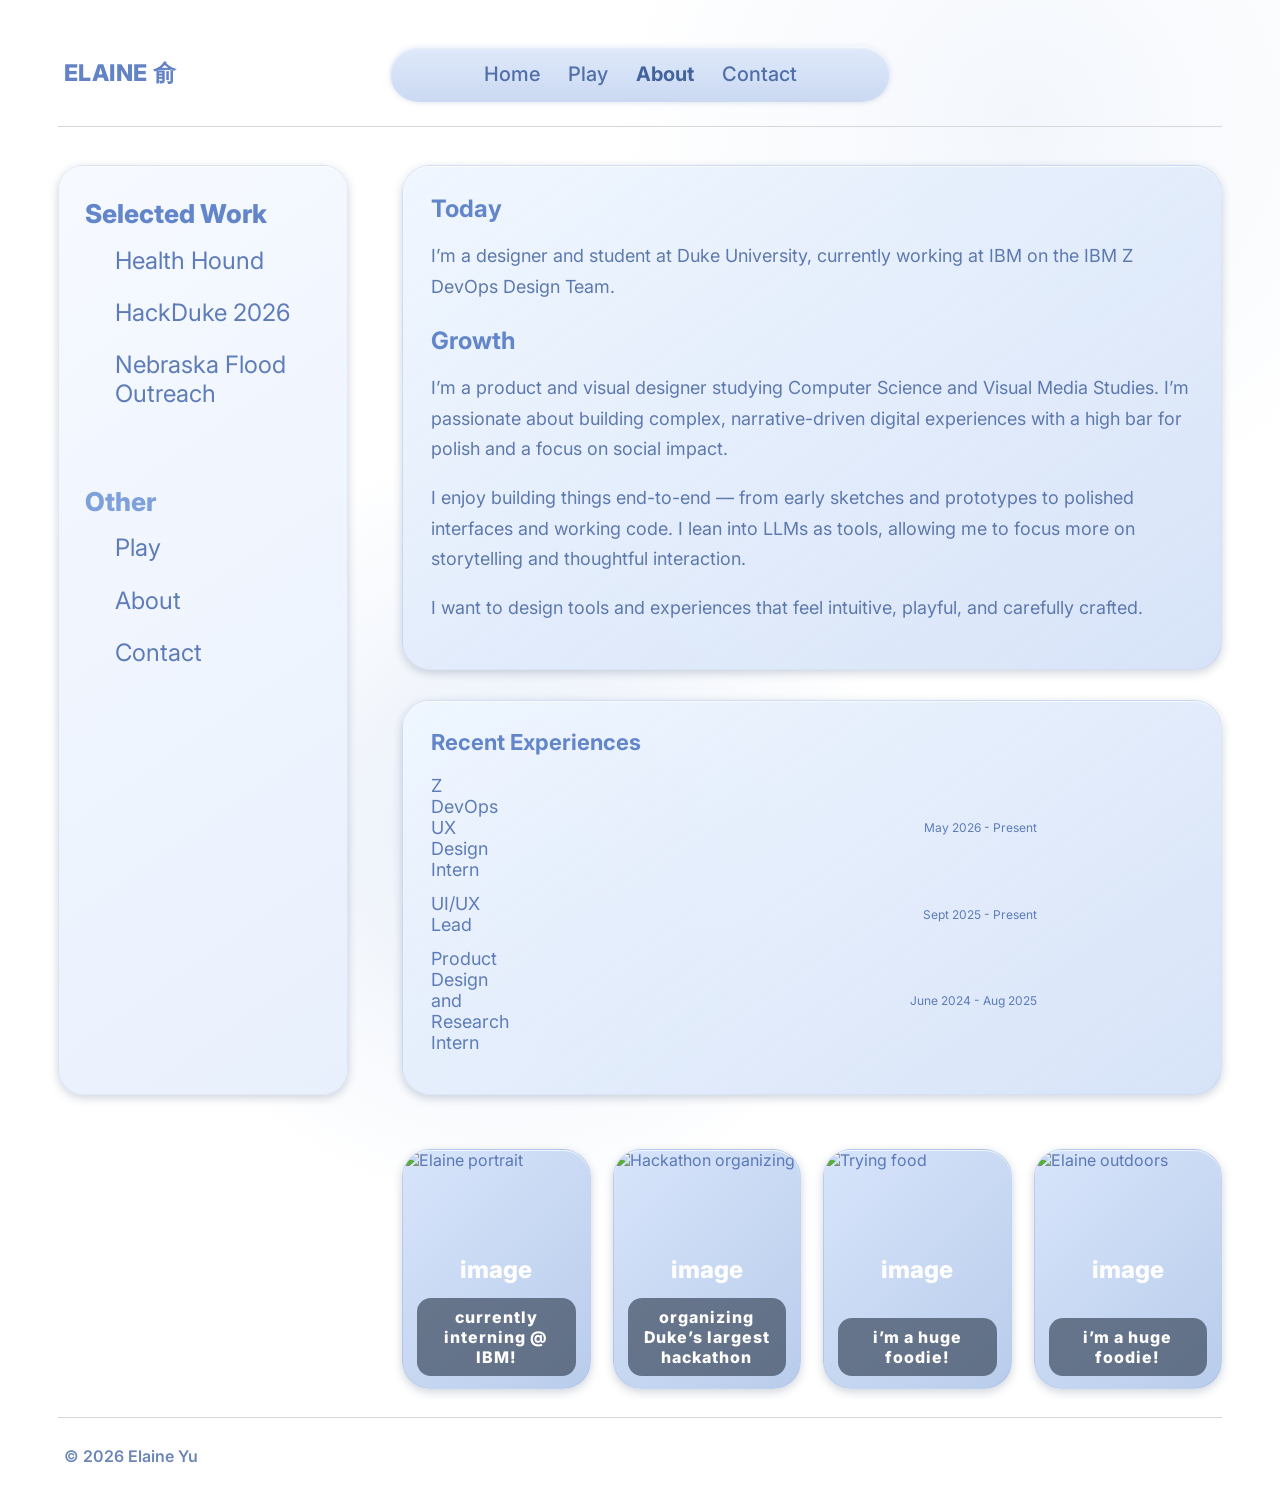
==== about.html @ 8de51269 "Add files via upload" ====
<!DOCTYPE html>
<html lang="en">
<head>
  <meta charset="UTF-8" />
  <meta name="viewport" content="width=device-width, initial-scale=1.0" />
  <title>About – Elaine Yu</title>
  <link rel="stylesheet" href="styles.css" />
  <link rel="preconnect" href="https://fonts.googleapis.com">
  <link rel="preconnect" href="https://fonts.gstatic.com" crossorigin>
  <link href="https://fonts.googleapis.com/css2?family=Inter:wght@300;400;500;600;700;800&display=swap" rel="stylesheet">
  <link rel="icon" href="assets/dragon png - left facing copy.png">
</head>
<body>
  <div class="page-shell">
    <header class="site-header">
      <a class="logo" href="index.html">ELAINE 俞</a>
      <nav class="top-nav" aria-label="Primary navigation">
        <a href="index.html">Home</a>
        <a href="play.html">Play</a>
        <a class="active" href="about.html">About</a>
        <a href="index.html#contact">Contact</a>
      </nav>
    </header>

    <main class="about-grid-page">
      <aside class="side-card tall-sidebar" aria-label="Portfolio navigation">
        <div class="side-section">
          <h2>Selected Work</h2>
          <a href="index.html#healthhound">Health Hound</a>
          <a href="index.html#hackduke">HackDuke 2026</a>
          <a href="index.html#flood">Nebraska Flood<br>Outreach</a>
        </div>
        <div class="side-section bottom-side-section">
          <h2>Other</h2>
          <a href="play.html">Play</a>
          <a href="about.html">About</a>
          <a href="index.html#contact">Contact</a>
        </div>
      </aside>

      <section class="about-content-stack">
        <article class="soft-panel about-story">
          <h1>Today</h1>
          <p>I’m a designer and student at Duke University, currently working at IBM on the IBM Z DevOps Design Team.</p>

          <h2>Growth</h2>
          <p>I’m a product and visual designer studying Computer Science and Visual Media Studies. I’m passionate about building complex, narrative-driven digital experiences with a high bar for polish and a focus on social impact.</p>
          <p>I enjoy building things end-to-end — from early sketches and prototypes to polished interfaces and working code. I lean into LLMs as tools, allowing me to focus more on storytelling and thoughtful interaction.</p>
          <p>I want to design tools and experiences that feel intuitive, playful, and carefully crafted.</p>
        </article>

        <article class="soft-panel experience-panel">
          <h2>Recent Experiences</h2>
          <div class="experience-row">
            <img src="assets/icons/ibm.png" alt="IBM logo" onerror="this.style.display='none'">
            <span>Z DevOps UX Design Intern</span>
            <time>May 2026 - Present</time>
          </div>
          <div class="experience-row">
            <img src="assets/icons/hackduke.png" alt="HackDuke logo" onerror="this.style.display='none'">
            <span>UI/UX Lead</span>
            <time>Sept 2025 - Present</time>
          </div>
          <div class="experience-row">
            <img src="assets/icons/nebraska.png" alt="Nebraska logo" onerror="this.style.display='none'">
            <span>Product Design and Research Intern</span>
            <time>June 2024 - Aug 2025</time>
          </div>
        </article>
      </section>

      <section class="photo-grid" aria-label="Personal photo cards">
        <figure class="photo-card">
          <img src="assets/about/chapel headshot - cropped.jpg" alt="Elaine portrait" onerror="this.parentElement.classList.add('missing-image')">
          <figcaption>currently interning @ IBM!</figcaption>
        </figure>
        <figure class="photo-card">
          <img src="assets/about/hackduke.jpg" alt="Hackathon organizing" onerror="this.parentElement.classList.add('missing-image')">
          <figcaption>organizing Duke’s largest hackathon</figcaption>
        </figure>
        <figure class="photo-card">
          <img src="assets/about/food.jpg" alt="Trying food" onerror="this.parentElement.classList.add('missing-image')">
          <figcaption>i’m a huge foodie!</figcaption>
        </figure>
        <figure class="photo-card">
          <img src="assets/about/field portrait.jpg" alt="Elaine outdoors" onerror="this.parentElement.classList.add('missing-image')">
          <figcaption>i’m a huge foodie!</figcaption>
        </figure>
      </section>
    </main>

    <footer class="site-footer">© <span id="year"></span> Elaine Yu</footer>
  </div>
  <script src="script.js"></script>
</body>
</html>
---- styles.css ----
:root{
  --ink:#5b78b7;
  --ink-dark:#4f6faa;
  --ink-soft:#7ea0db;
  --panel:#edf4ff;
  --panel-deep:#cbdaf4;
  --line:#d8d8d8;
  --shadow:0 3px 10px rgba(42,58,95,.22), inset 0 1px 0 rgba(255,255,255,.75);
  --shadow-big:0 14px 28px rgba(58,83,130,.22), inset 0 1px 0 rgba(255,255,255,.8);
  --radius:28px;
  --max:1820px;
}
*{box-sizing:border-box}
html{scroll-behavior:smooth}
body{
  margin:0;
  min-height:100vh;
  font-family:Inter,system-ui,-apple-system,BlinkMacSystemFont,"Segoe UI",sans-serif;
  color:var(--ink);
  background:
    radial-gradient(circle at 40% 55%, rgba(124,163,222,.18), transparent 34%),
    radial-gradient(circle at 80% 8%, rgba(124,163,222,.09), transparent 24%),
    #fff;
}
body::before{
  content:"";
  position:fixed;
  inset:0;
  pointer-events:none;
  opacity:.34;
  background-image:radial-gradient(rgba(71,93,135,.28) .65px, transparent .65px);
  background-size:18px 18px;
}
a{color:inherit}
.page-shell{
  position:relative;
  width:min(var(--max),100%);
  margin:0 auto;
  padding:46px 58px 42px;
}
.site-header{
  display:grid;
  grid-template-columns:1fr auto 1fr;
  align-items:center;
  gap:24px;
  border-bottom:1px solid var(--line);
  padding:0 6px 24px;
}
.logo{
  grid-column:1;
  justify-self:start;
  text-decoration:none;
  font-size:clamp(22px,1.8vw,32px);
  line-height:1;
  font-weight:800;
  letter-spacing:.02em;
  color:#6383c5;
}
.top-nav{
  grid-column:2;
  display:flex;
  align-items:center;
  justify-content:center;
  gap:42px;
  min-width:590px;
  padding:16px 38px;
  border-radius:999px;
  background:linear-gradient(180deg,#dfe9fa,#cad9f2);
  box-shadow:inset 0 2px 3px rgba(255,255,255,.8), 0 1px 5px rgba(75,104,154,.16);
}
.top-nav a{
  text-decoration:none;
  font-size:clamp(20px,1.35vw,27px);
  font-weight:500;
  color:#506ea8;
}
.top-nav a.active{font-weight:700;color:#42639c}
main{border-bottom:1px solid var(--line)}
.landing-stage{
  min-height:720px;
  display:grid;
  grid-template-columns:310px minmax(0,1fr);
  gap:54px;
  padding:38px 0 28px;
}
.side-card{
  background:linear-gradient(145deg,rgba(246,249,255,.98),rgba(232,240,253,.98));
  border:1px solid rgba(96,127,183,.12);
  border-radius:25px;
  box-shadow:var(--shadow);
  padding:34px 26px;
}
.home-sidebar{height:690px;align-self:start}
.folder-title,.side-card h2{
  margin:0 0 24px;
  font-size:25px;
  line-height:1.1;
  text-transform:uppercase;
  font-weight:800;
  color:#6386ca;
}
.folder-title{display:flex;align-items:center;gap:16px;font-size:20px}
.folder-icon{
  display:inline-flex;
  width:38px;height:30px;
  color:transparent;
  border-radius:6px 6px 8px 8px;
  background:linear-gradient(135deg,#7da3df,#eff6ff 42%,#5d7dc1);
  box-shadow:0 2px 8px rgba(68,96,153,.35);
  transform:rotate(-4deg);
}
.side-card a{
  display:block;
  text-decoration:none;
  margin:0 0 24px 48px;
  font-size:24px;
  line-height:1.18;
  color:#5e7cb8;
}
.side-card a:hover{text-decoration:underline}
.resume-link,.bottom-side-section h2{margin-top:54px!important;text-transform:uppercase;font-weight:800;color:#7ea0db!important}
.dream-panel{
  position:relative;
  min-height:690px;
  overflow:hidden;
  border-radius:18px;
  background:radial-gradient(ellipse at 42% 45%,rgba(148,182,235,.28),rgba(148,182,235,.12) 42%,transparent 72%);
}
.bubble-main{
  position:absolute;
  top:64px;
  left:50%;
  transform:translateX(-50%);
  width:480px;
  height:430px;
  border-radius:50%;
  display:flex;
  flex-direction:column;
  align-items:center;
  justify-content:center;
  text-align:center;
  padding:62px;
  background:linear-gradient(180deg,#cbdaf4,#b8cbea);
  color:#5878b5;
  box-shadow:var(--shadow-big);
  border:3px solid rgba(213,225,248,.85);
}
.bubble-name{
  font-size:48px;
  letter-spacing:.08em;
  font-weight:800;
  transform:rotate(-11deg);
  margin:-20px 0 28px;
}
.bubble-main h1{
  margin:0;
  font-size:34px;
  line-height:1.17;
  letter-spacing:-.03em;
  font-weight:800;
}
.bubble-small{
  position:absolute;
  border-radius:50%;
  background:linear-gradient(180deg,#ccd9f1,#b8cae8);
  border:1px solid rgba(255,255,255,.65);
  box-shadow:0 8px 15px rgba(47,63,97,.24), inset 0 1px 0 rgba(255,255,255,.8);
}
.bubble-one{width:94px;height:94px;left:66%;top:470px}.bubble-two{width:44px;height:44px;left:74%;top:555px}
.fish{position:absolute;width:160px;opacity:.9;filter:drop-shadow(0 2px 0 rgba(55,82,136,.12))}
.fish-left{left:180px;top:340px}.fish-right{right:170px;top:485px;width:220px}
.fish[src$="svg"]{display:block}
.dream-panel::before,.dream-panel::after{
  content:"";position:absolute;opacity:.95;pointer-events:none;background-repeat:no-repeat;background-size:contain;
}
.dream-panel::before{
  width:168px;height:82px;left:170px;top:342px;
  background-image:url("data:image/svg+xml,%3Csvg width='180' height='90' viewBox='0 0 180 90' fill='none' xmlns='http://www.w3.org/2000/svg'%3E%3Cpath d='M39 48c-18 4-27 14-31 28 15-8 30-9 43-1 8 5 24 7 39 1 20-8 33-25 34-42C126 17 107 8 84 12 59 16 42 29 39 48Z' stroke='%235878b5' stroke-width='5' stroke-linecap='round'/%3E%3Cpath d='M38 49C26 30 13 28 3 34c13 2 23 9 32 24M79 74c6-18 12-31 21-42M122 31c19-8 36-4 48 9-14 4-28 3-42-2' stroke='%235878b5' stroke-width='5' stroke-linecap='round'/%3E%3Ccircle cx='98' cy='25' r='7' stroke='%235878b5' stroke-width='5'/%3E%3C/svg%3E");
}
.dream-panel::after{
  width:245px;height:160px;right:110px;top:460px;
  background-image:url("data:image/svg+xml,%3Csvg width='250' height='165' viewBox='0 0 250 165' fill='none' xmlns='http://www.w3.org/2000/svg'%3E%3Cpath d='M58 82C31 68 19 72 8 89c16 2 28 9 38 23 19 27 61 33 97 17 32-14 46-46 36-76-10-31-49-45-85-30-25 10-38 29-36 59Z' stroke='%235878b5' stroke-width='6' stroke-linecap='round'/%3E%3Cpath d='M175 69c27-29 50-23 67 1-19 7-37 18-51 36M97 44c17 5 28 17 35 34M139 47c10 6 18 14 23 25M118 105c14 1 25-1 37-7M153 92c7 1 13 0 18-5M75 70c9-8 21-8 29 0 8 8 8 21 0 29-9 8-22 8-30-1-7-8-7-20 1-28Z' stroke='%235878b5' stroke-width='6' stroke-linecap='round'/%3E%3Ccircle cx='88' cy='82' r='11' stroke='%235878b5' stroke-width='6'/%3E%3C/svg%3E");
}
.hero-subtitle{
  position:absolute;
  left:0;right:0;bottom:40px;
  margin:0;
  text-align:center;
  font-size:30px;
  color:#6a8ed0;
}
#hero-action{font-weight:800;transition:opacity .2s ease;color:#5d7fc0}
.section{padding:54px 0;border-top:1px solid var(--line)}
.section-heading-row{display:flex;justify-content:space-between;gap:24px;align-items:end;margin-bottom:34px}.section-heading-row h2,.contact h2,.about-preview h2{margin:0;font-size:34px;color:#5f82c4}.section-heading-row p{max-width:520px;margin:0;font-size:18px;line-height:1.6;color:#6b83b1}.work-list{display:grid;gap:26px}.work-card{display:grid;grid-template-columns:360px 1fr;gap:34px;align-items:center;padding:22px;border-radius:28px;background:rgba(240,246,255,.82);box-shadow:var(--shadow);border:1px solid rgba(105,135,190,.14)}.work-thumb{height:250px;border-radius:20px;overflow:hidden;background:#dce8fb}.work-thumb img,.photo-card img,.art-card img,.art-card video{width:100%;height:100%;object-fit:cover;display:block}.work-copy h3{margin:4px 0 12px;font-size:32px;color:#5276b8}.eyebrow{margin:0 0 8px;font-size:13px;text-transform:uppercase;letter-spacing:.12em;font-weight:800;color:#7ea0db}.work-copy p{margin:0 0 14px;font-size:17px;line-height:1.65;color:#5f78aa}.impact{font-weight:800;color:#5679b8!important}.inline-links{display:flex;gap:20px;flex-wrap:wrap}.inline-links a,.contact-links a,.round-button{font-weight:800;text-decoration:none;color:#5d82c6}.inline-links a:hover,.contact-links a:hover,.round-button:hover{text-decoration:underline}.soft-panel{border-radius:28px;background:linear-gradient(145deg,rgba(239,246,255,.94),rgba(205,220,246,.8));box-shadow:var(--shadow);border:1px solid rgba(99,132,194,.14);padding:28px}.two-col{display:flex;align-items:center;justify-content:space-between;gap:28px}.soft-panel p{font-size:18px;line-height:1.7;color:#5e79ad;max-width:780px}.round-button{white-space:nowrap;font-size:18px}.contact-links{display:flex;gap:22px;flex-wrap:wrap}.site-footer{padding:28px 6px 0;color:#6c86b8;font-weight:600}.about-grid-page{display:grid;grid-template-columns:310px minmax(0,1fr) 690px;gap:54px;padding:38px 0 28px;min-height:690px}.tall-sidebar{min-height:690px}.side-section h2{text-transform:none;font-size:26px;margin-bottom:18px}.side-section a{margin-left:30px}.bottom-side-section{margin-top:80px}.about-content-stack{display:flex;flex-direction:column;gap:30px}.about-story{min-height:450px}.about-story h1,.about-story h2,.play-intro h1{margin:0 0 14px;color:#6386ca;font-size:24px}.about-story h2{margin-top:24px}.experience-panel h2{margin:0 0 20px;font-size:22px;color:#6386ca}.experience-row{display:grid;grid-template-columns:42px minmax(0,1fr) 140px;align-items:center;gap:16px;margin:13px 0;color:#5e7cb8;font-size:18px}.experience-row img{width:36px;height:36px;object-fit:contain}.experience-row time{font-size:12px;text-align:right}.photo-grid{display:grid;grid-template-columns:1fr 1fr;gap:22px}.photo-card{position:relative;margin:0;min-height:320px;border-radius:28px;overflow:hidden;background:linear-gradient(135deg,#d7e5fb,#b9cceb);box-shadow:var(--shadow);border:1px solid rgba(99,132,194,.14)}.photo-card figcaption{position:absolute;left:14px;right:14px;bottom:12px;text-align:center;padding:9px 14px;border-radius:14px;background:rgba(60,74,95,.7);color:#fff;font-weight:800;letter-spacing:.06em}.missing-image::before{content:"image";position:absolute;inset:0;display:grid;place-items:center;color:#fff;font-weight:800;font-size:24px}.play-page{display:grid;grid-template-columns:310px minmax(0,1fr);gap:54px;padding:38px 0 28px}.play-intro{margin-bottom:28px}.play-intro p{max-width:620px}.art-modern-grid{column-count:3;column-gap:20px}.art-card{display:inline-block;width:100%;position:relative;margin:0 0 20px;border-radius:26px;overflow:hidden;break-inside:avoid;min-height:250px;background:#cbdaf4;box-shadow:var(--shadow);transition:transform .2s ease}.art-card:hover{transform:translateY(-5px)}.art-card.wide{min-height:320px}.art-card.tall{min-height:460px}.art-card::after{content:"";position:absolute;inset:0;background:linear-gradient(transparent 58%,rgba(36,48,72,.72))}.art-card span{position:absolute;left:18px;right:18px;bottom:16px;z-index:2;display:flex;justify-content:space-between;gap:16px;align-items:end;color:#fff}.art-card b{font-size:15px}.art-card small{text-transform:uppercase;font-weight:800;font-size:12px;white-space:nowrap}
@media (max-width:1300px){.about-grid-page{grid-template-columns:290px 1fr}.photo-grid{grid-column:2;grid-template-columns:repeat(4,1fr)}.photo-card{min-height:240px}.top-nav{min-width:500px;gap:28px}.bubble-main{width:420px;height:380px}.bubble-name{font-size:42px}.bubble-main h1{font-size:30px}}
@media (max-width:900px){.page-shell{padding:28px 20px}.site-header{display:flex;flex-direction:column;align-items:flex-start}.top-nav{min-width:0;width:100%;gap:20px;justify-content:space-around;padding:13px}.top-nav a{font-size:18px}.landing-stage,.about-grid-page,.play-page{display:block}.side-card{min-height:auto;margin-bottom:28px}.home-sidebar{height:auto}.dream-panel{min-height:600px}.bubble-main{width:320px;height:320px;padding:38px}.bubble-name{font-size:32px}.bubble-main h1{font-size:24px}.hero-subtitle{font-size:22px;bottom:30px}.work-card{grid-template-columns:1fr}.work-thumb{height:220px}.section-heading-row,.two-col{display:block}.photo-grid{grid-template-columns:1fr 1fr}.art-modern-grid{column-count:1}.side-card a{margin-left:0}.fish-left,.dream-panel::before{left:20px}.fish-right,.dream-panel::after{right:20px}.bubble-one,.bubble-two{display:none}}
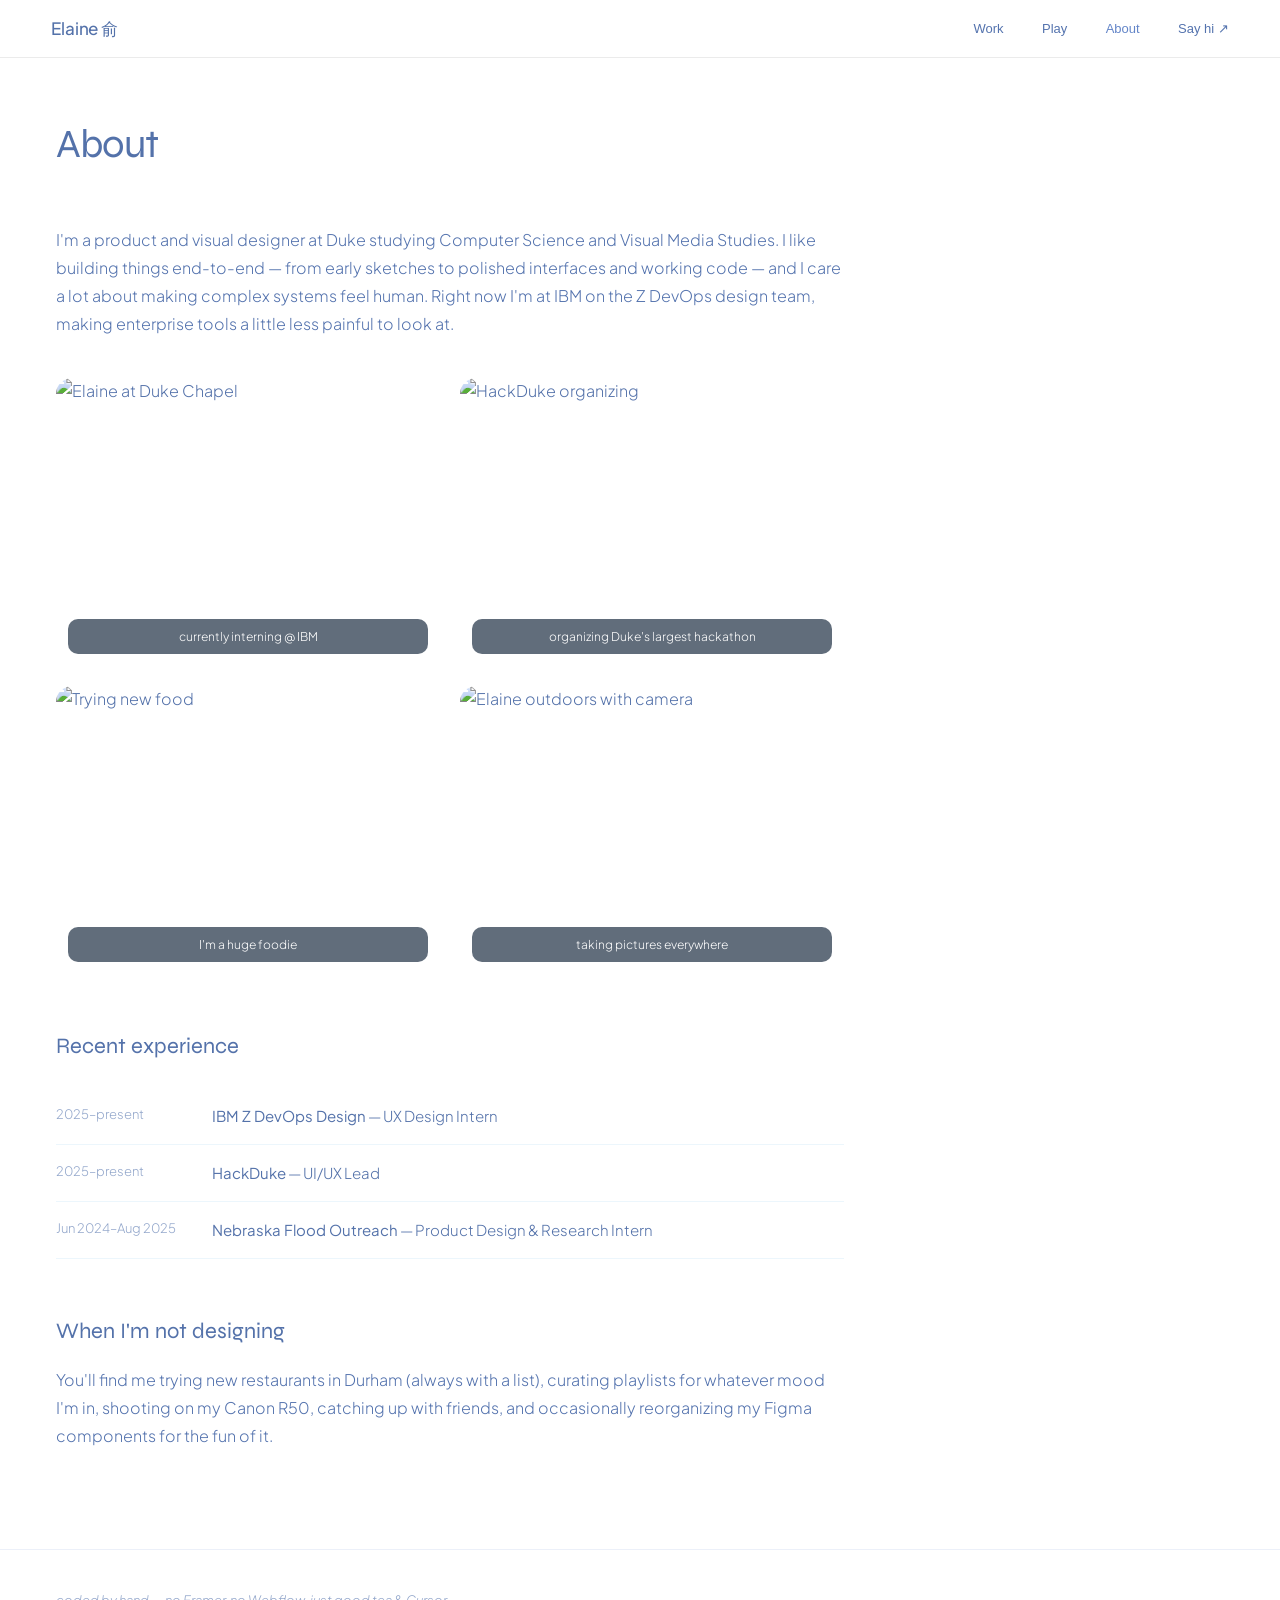
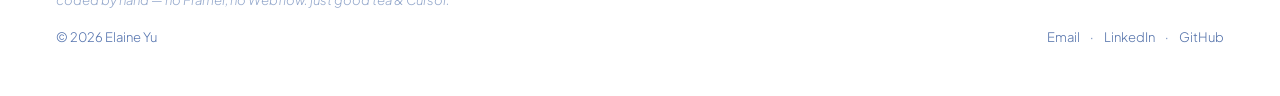
==== commit 92e95279: "cursor basically reformatted the whole thing" ====
--- a/about.html
+++ b/about.html
@@ -3,94 +3,97 @@
 <head>
   <meta charset="UTF-8" />
   <meta name="viewport" content="width=device-width, initial-scale=1.0" />
-  <title>About – Elaine Yu</title>
-  <link rel="stylesheet" href="styles.css" />
-  <link rel="preconnect" href="https://fonts.googleapis.com">
-  <link rel="preconnect" href="https://fonts.gstatic.com" crossorigin>
-  <link href="https://fonts.googleapis.com/css2?family=Inter:wght@300;400;500;600;700;800&display=swap" rel="stylesheet">
-  <link rel="icon" href="assets/dragon png - left facing copy.png">
+  <title>About — Elaine Yu</title>
+  <link rel="preconnect" href="https://fonts.googleapis.com" />
+  <link rel="preconnect" href="https://fonts.gstatic.com" crossorigin />
+  <link href="https://fonts.googleapis.com/css2?family=Plus+Jakarta+Sans:wght@300;400;500&family=Syne:wght@400;500&display=swap" rel="stylesheet" />
+  <link rel="stylesheet" href="style.css" />
 </head>
 <body>
-  <div class="page-shell">
-    <header class="site-header">
-      <a class="logo" href="index.html">ELAINE 俞</a>
-      <nav class="top-nav" aria-label="Primary navigation">
-        <a href="index.html">Home</a>
-        <a href="play.html">Play</a>
-        <a class="active" href="about.html">About</a>
-        <a href="index.html#contact">Contact</a>
-      </nav>
-    </header>
+  <header class="site-nav">
+    <a class="nav-logo" href="index.html">Elaine 俞</a>
+    <nav class="nav-links" aria-label="Primary navigation">
+      <a href="index.html#work">Work</a>
+      <a href="play.html">Play</a>
+      <a class="active" href="about.html">About</a>
+      <a class="nav-cta" href="mailto:elaineyustudio@gmail.com">Say hi ↗</a>
+    </nav>
+  </header>
 
-    <main class="about-grid-page">
-      <aside class="side-card tall-sidebar" aria-label="Portfolio navigation">
-        <div class="side-section">
-          <h2>Selected Work</h2>
-          <a href="index.html#healthhound">Health Hound</a>
-          <a href="index.html#hackduke">HackDuke 2026</a>
-          <a href="index.html#flood">Nebraska Flood<br>Outreach</a>
-        </div>
-        <div class="side-section bottom-side-section">
-          <h2>Other</h2>
-          <a href="play.html">Play</a>
-          <a href="about.html">About</a>
-          <a href="index.html#contact">Contact</a>
-        </div>
-      </aside>
+  <main>
+    <section class="page-hero">
+      <h1>About</h1>
+    </section>
 
-      <section class="about-content-stack">
-        <article class="soft-panel about-story">
-          <h1>Today</h1>
-          <p>I’m a designer and student at Duke University, currently working at IBM on the IBM Z DevOps Design Team.</p>
+    <div class="page-content">
+      <p>
+        I'm a product and visual designer at Duke studying Computer Science and Visual Media Studies.
+        I like building things end-to-end — from early sketches to polished interfaces and working code —
+        and I care a lot about making complex systems feel human. Right now I'm at IBM on the Z DevOps design team,
+        making enterprise tools a little less painful to look at.
+      </p>
 
-          <h2>Growth</h2>
-          <p>I’m a product and visual designer studying Computer Science and Visual Media Studies. I’m passionate about building complex, narrative-driven digital experiences with a high bar for polish and a focus on social impact.</p>
-          <p>I enjoy building things end-to-end — from early sketches and prototypes to polished interfaces and working code. I lean into LLMs as tools, allowing me to focus more on storytelling and thoughtful interaction.</p>
-          <p>I want to design tools and experiences that feel intuitive, playful, and carefully crafted.</p>
-        </article>
+      <div class="about-photos">
+        <figure class="about-photo">
+          <img src="https://ela1ne0.github.io/assets/about/chapel%20headshot%20-%20cropped.jpg" alt="Elaine at Duke Chapel" loading="lazy" />
+          <figcaption>currently interning @ IBM</figcaption>
+        </figure>
+        <figure class="about-photo">
+          <img src="https://ela1ne0.github.io/assets/about/hackduke.jpg" alt="HackDuke organizing" loading="lazy" />
+          <figcaption>organizing Duke's largest hackathon</figcaption>
+        </figure>
+        <figure class="about-photo">
+          <img src="https://ela1ne0.github.io/assets/about/food.jpg" alt="Trying new food" loading="lazy" />
+          <figcaption>I'm a huge foodie</figcaption>
+        </figure>
+        <figure class="about-photo">
+          <img src="https://ela1ne0.github.io/assets/about/field%20portrait.jpg" alt="Elaine outdoors with camera" loading="lazy" />
+          <figcaption>taking pictures everywhere</figcaption>
+        </figure>
+      </div>
 
-        <article class="soft-panel experience-panel">
-          <h2>Recent Experiences</h2>
-          <div class="experience-row">
-            <img src="assets/icons/ibm.png" alt="IBM logo" onerror="this.style.display='none'">
-            <span>Z DevOps UX Design Intern</span>
-            <time>May 2026 - Present</time>
-          </div>
-          <div class="experience-row">
-            <img src="assets/icons/hackduke.png" alt="HackDuke logo" onerror="this.style.display='none'">
-            <span>UI/UX Lead</span>
-            <time>Sept 2025 - Present</time>
-          </div>
-          <div class="experience-row">
-            <img src="assets/icons/nebraska.png" alt="Nebraska logo" onerror="this.style.display='none'">
-            <span>Product Design and Research Intern</span>
-            <time>June 2024 - Aug 2025</time>
-          </div>
-        </article>
-      </section>
+      <h2>Recent experience</h2>
+      <ul class="timeline">
+        <li>
+          <time>2025–present</time>
+          <span><strong>IBM Z DevOps Design</strong> — UX Design Intern</span>
+        </li>
+        <li>
+          <time>2025–present</time>
+          <span><strong>HackDuke</strong> — UI/UX Lead</span>
+        </li>
+        <li>
+          <time>Jun 2024–Aug 2025</time>
+          <span><strong>Nebraska Flood Outreach</strong> — Product Design &amp; Research Intern</span>
+        </li>
+      </ul>
 
-      <section class="photo-grid" aria-label="Personal photo cards">
-        <figure class="photo-card">
-          <img src="assets/about/chapel headshot - cropped.jpg" alt="Elaine portrait" onerror="this.parentElement.classList.add('missing-image')">
-          <figcaption>currently interning @ IBM!</figcaption>
-        </figure>
-        <figure class="photo-card">
-          <img src="assets/about/hackduke.jpg" alt="Hackathon organizing" onerror="this.parentElement.classList.add('missing-image')">
-          <figcaption>organizing Duke’s largest hackathon</figcaption>
-        </figure>
-        <figure class="photo-card">
-          <img src="assets/about/food.jpg" alt="Trying food" onerror="this.parentElement.classList.add('missing-image')">
-          <figcaption>i’m a huge foodie!</figcaption>
-        </figure>
-        <figure class="photo-card">
-          <img src="assets/about/field portrait.jpg" alt="Elaine outdoors" onerror="this.parentElement.classList.add('missing-image')">
-          <figcaption>i’m a huge foodie!</figcaption>
-        </figure>
-      </section>
-    </main>
+      <h2>When I'm not designing</h2>
+      <p>
+        You'll find me trying new restaurants in Durham (always with a list), curating playlists for whatever mood I'm in,
+        shooting on my Canon R50, catching up with friends, and occasionally reorganizing my Figma components for the fun of it.
+      </p>
+    </div>
+  </main>
 
-    <footer class="site-footer">© <span id="year"></span> Elaine Yu</footer>
+  <footer class="site-footer">
+    <p class="footer-note"><em>coded by hand — no Framer, no Webflow. just good tea &amp; Cursor.</em></p>
+    <div class="footer-row">
+      <span>© 2026 Elaine Yu</span>
+      <div class="footer-links">
+        <a href="mailto:elaineyustudio@gmail.com">Email</a>
+        <span aria-hidden="true">·</span>
+        <a href="https://www.linkedin.com/in/elaine-yu1/" target="_blank" rel="noopener noreferrer">LinkedIn</a>
+        <span aria-hidden="true">·</span>
+        <a href="https://github.com/ela1ne0" target="_blank" rel="noopener noreferrer">GitHub</a>
+      </div>
+    </div>
+  </footer>
+
+  <div id="fish-cur" aria-hidden="true">
+    <img id="cur-fish" src="assets/fish-cursor.png" alt="" />
   </div>
-  <script src="script.js"></script>
+
+  <script src="main.js"></script>
 </body>
 </html>
--- a/style.css
+++ b/style.css
@@ -0,0 +1,754 @@
+:root {
+  --v4-bg-0: #fdfdfd;
+  --v4-bg-1: #e2ebfc;
+  --v4-bg-2: #b4cbf8;
+  --v4-primary: #5472aa;
+  --v4-primary-mid: #5473ae;
+  --v4-accent: #6385c8;
+  --v4-bubble-stroke: #7c93be;
+  --v4-bubble-glint: rgba(118, 142, 187, 0.5);
+  --v4-grid: #213d66;
+  --v4-star-outer: #b4cbf8;
+  --v4-star-inner: #84a6e7;
+  --v4-pill-start: #c5d7fa;
+  --ink: #5472aa;
+  --ink-mid: #5473ae;
+  --ink-soft: #93a7cb;
+  --surface: #ffffff;
+  --white: #ffffff;
+  --nav-h: 58px;
+  --stroke: 2.5px;
+}
+
+*, *::before, *::after { box-sizing: border-box; }
+
+html { scroll-behavior: smooth; }
+
+body {
+  margin: 0;
+  font-family: "Plus Jakarta Sans", system-ui, sans-serif;
+  font-weight: 300;
+  font-size: 16px;
+  line-height: 1.6;
+  color: var(--ink);
+  background: var(--white);
+  cursor: none;
+}
+
+@media (hover: none) {
+  body { cursor: auto; }
+  #fish-cur { display: none !important; }
+}
+
+h1, h2, h3, .section-label {
+  font-family: Syne, system-ui, sans-serif;
+  font-weight: 400;
+}
+
+a { color: inherit; text-decoration: none; }
+
+img { max-width: 100%; display: block; }
+
+/* ── Navigation ── */
+.site-nav {
+  position: fixed;
+  top: 0;
+  left: 0;
+  right: 0;
+  z-index: 100;
+  height: var(--nav-h);
+  display: flex;
+  align-items: center;
+  justify-content: space-between;
+  padding: 0 clamp(24px, 4vw, 110px);
+  background: transparent;
+  border-bottom: 1px solid rgba(0, 0, 0, 0.08);
+}
+
+.nav-logo {
+  font-family: "Plus Jakarta Sans", sans-serif;
+  font-style: normal;
+  font-weight: 500;
+  font-size: 17px;
+  line-height: 1;
+  color: var(--ink);
+  letter-spacing: -0.01em;
+}
+
+.nav-links {
+  display: flex;
+  align-items: center;
+  gap: clamp(20px, 3vw, 48px);
+}
+
+.nav-links a {
+  font-family: Inter, sans-serif;
+  font-style: normal;
+  font-weight: 300;
+  font-size: 13px;
+  line-height: 1.2;
+  color: var(--v4-primary-mid);
+  transition: color 0.2s ease;
+}
+
+.nav-links a:hover { color: var(--v4-accent); }
+.nav-links a.active { color: var(--v4-accent); }
+
+@media (max-width: 640px) {
+  .nav-links { gap: 16px; }
+}
+
+/* ── Hero ── */
+.hero {
+  position: relative;
+  min-height: 100vh;
+  padding: var(--nav-h) 52px 0;
+  background: linear-gradient(136.9deg, var(--v4-bg-0) 24.17%, var(--v4-bg-1) 50.21%, var(--v4-bg-2) 91.03%);
+  box-shadow: 0 4px 10px rgba(0, 0, 0, 0.08);
+  overflow: hidden;
+}
+
+.hero-blur {
+  position: absolute;
+  border-radius: 50%;
+  background: radial-gradient(circle, rgba(255, 255, 255, 0.85) 0%, rgba(255, 255, 255, 0) 70%);
+  filter: blur(50px);
+  opacity: 0.8;
+  pointer-events: none;
+  z-index: 0;
+}
+
+.hero-blur-a {
+  width: min(940px, 55vw);
+  height: min(1467px, 80vh);
+  right: -8%;
+  bottom: -15%;
+}
+
+.hero-blur-b {
+  width: min(1068px, 60vw);
+  height: min(1667px, 90vh);
+  right: -18%;
+  top: -10%;
+}
+
+.hero-inner {
+  position: relative;
+  z-index: 2;
+  display: grid;
+  grid-template-columns: 1fr 1fr;
+  min-height: calc(100vh - var(--nav-h));
+}
+
+.hero-text {
+  display: flex;
+  flex-direction: column;
+  justify-content: center;
+  gap: clamp(16px, 2.5vh, 32px);
+  padding: clamp(32px, 5vw, 56px) 0 clamp(120px, 18vh, 200px);
+  pointer-events: none;
+}
+
+.status-pill { pointer-events: auto; }
+
+.hero-headline {
+  margin: 0;
+  font-size: clamp(40px, 5.4vw, 68px);
+  letter-spacing: -0.025em;
+  line-height: 1.05;
+  color: var(--v4-primary);
+}
+
+.headline-accent { color: var(--v4-primary); }
+
+.hero-desc {
+  margin: 0;
+  font-size: 15px;
+  font-weight: 300;
+  line-height: 1.72;
+  font-style: normal;
+  color: var(--v4-primary-mid);
+  max-width: 680px;
+}
+
+.status-pill {
+  position: relative;
+  display: inline-flex;
+  align-items: center;
+  gap: 14px;
+  width: fit-content;
+  max-width: 100%;
+  padding: 6px 15px;
+  font-size: 12px;
+  font-style: normal;
+  color: var(--v4-primary-mid);
+  background: linear-gradient(90deg, var(--v4-pill-start) 0%, var(--white) 100%);
+  border-radius: 999px;
+  box-shadow: inset 0 0 0 1px rgba(255, 255, 255, 0.5);
+}
+
+.status-pill::after {
+  content: "";
+  position: absolute;
+  inset: 0;
+  border-radius: inherit;
+  background: rgba(255, 255, 255, 0.2);
+  pointer-events: none;
+}
+
+.status-star {
+  position: relative;
+  z-index: 1;
+  flex-shrink: 0;
+  display: flex;
+}
+
+.status-star svg { display: block; width: clamp(18px, 2vw, 28px); height: auto; }
+
+.live-time { font-variant-numeric: tabular-nums; position: relative; z-index: 1; }
+
+.hero-rotating {
+  margin: 0;
+  font-family: Inter, sans-serif;
+  font-size: 12.5px;
+  font-weight: 300;
+  line-height: 1.22;
+  font-style: italic;
+  color: var(--ink-soft);
+  max-width: 900px;
+}
+
+#rotating-phrase { transition: opacity 0.36s ease; }
+
+.hero-visual {
+  position: relative;
+  min-height: calc(100vh - var(--nav-h));
+}
+
+#amb-canvas,
+#fish-canvas {
+  position: absolute;
+  inset: 0;
+  width: 100%;
+  height: 100%;
+}
+
+#amb-canvas { z-index: 1; pointer-events: none; }
+#fish-canvas { z-index: 3; cursor: none; }
+
+#bubble-tip {
+  position: fixed;
+  z-index: 200;
+  background: rgba(255, 255, 255, 0.97);
+  border: 1px solid rgba(74, 163, 222, 0.20);
+  border-radius: 14px;
+  padding: 11px 15px;
+  max-width: 200px;
+  pointer-events: none;
+  opacity: 0;
+  transition: opacity 0.16s ease;
+  box-shadow: 0 6px 28px rgba(14, 71, 128, 0.09);
+  display: flex;
+  gap: 10px;
+  align-items: flex-start;
+}
+
+#tip-emoji {
+  font-size: 20px;
+  flex-shrink: 0;
+  line-height: 1;
+  margin-top: 2px;
+}
+
+#tip-title {
+  display: block;
+  font-family: Syne, sans-serif;
+  font-size: 13px;
+  font-weight: 500;
+  color: #06305a;
+  margin-bottom: 3px;
+  line-height: 1.2;
+}
+
+#tip-sub {
+  margin: 0;
+  font-size: 11.5px;
+  font-weight: 300;
+  color: #8ca4ba;
+  line-height: 1.55;
+}
+
+.scroll-cue {
+  position: absolute;
+  left: clamp(24px, 4vw, 56px);
+  bottom: clamp(24px, 4vh, 48px);
+  z-index: 6;
+  display: flex;
+  align-items: center;
+  gap: 12px;
+  font-family: Inter, sans-serif;
+  font-style: normal;
+  font-weight: 400;
+  font-size: 11px;
+  letter-spacing: 0.02em;
+  text-transform: uppercase;
+  color: var(--v4-accent);
+  opacity: 0;
+  animation: fade-up 0.6s ease forwards;
+  animation-delay: var(--delay, 950ms);
+}
+
+.scroll-arrow {
+  flex-shrink: 0;
+  animation: bounce-arrow 2s ease-in-out infinite;
+}
+
+@keyframes bounce-arrow {
+  0%, 100% { transform: translateY(0); }
+  50% { transform: translateY(5px); }
+}
+
+/* Hero entrance */
+.anim-in {
+  opacity: 0;
+  transform: translateY(12px);
+  animation: fade-up 0.7s ease forwards;
+  animation-delay: var(--delay, 0ms);
+}
+
+@keyframes fade-up {
+  to { opacity: 1; transform: translateY(0); }
+}
+
+/* ── Work section ── */
+.work-section {
+  background: var(--white);
+  padding: 88px 56px 80px;
+}
+
+.section-label {
+  display: flex;
+  align-items: center;
+  gap: 16px;
+  margin-bottom: 40px;
+  font-size: 11px;
+  letter-spacing: 0.12em;
+  text-transform: uppercase;
+  color: var(--v4-accent);
+}
+
+.section-label::after {
+  content: "";
+  flex: 1;
+  max-width: 120px;
+  height: 1px;
+  background: linear-gradient(90deg, rgba(99, 133, 200, 0.35), transparent);
+}
+
+.work-card {
+  border: 1px solid rgba(99, 133, 200, 0.15);
+  border-radius: 20px;
+  overflow: hidden;
+  background: var(--white);
+  transition: transform 0.25s ease, box-shadow 0.25s ease, border-color 0.25s ease;
+}
+
+.work-card-link {
+  display: contents;
+  color: inherit;
+}
+
+.work-featured .work-card-link {
+  display: grid;
+  grid-template-columns: 52% 48%;
+}
+
+.work-featured { margin-bottom: 24px; }
+
+.work-grid {
+  display: grid;
+  grid-template-columns: 1fr 1fr;
+  gap: 24px;
+  margin-bottom: 24px;
+}
+
+.work-grid .work-card-link {
+  display: flex;
+  flex-direction: column;
+  height: 100%;
+}
+
+.work-grid .work-card-media img { min-height: 200px; }
+
+.work-card-media {
+  overflow: hidden;
+  background: var(--v4-bg-1);
+}
+
+.work-card-media img {
+  width: 100%;
+  height: 100%;
+  min-height: 220px;
+  object-fit: cover;
+  transition: transform 0.35s ease;
+}
+
+.work-featured .work-card-media img { min-height: 340px; }
+
+.work-card-copy {
+  padding: 28px 32px;
+  display: flex;
+  flex-direction: column;
+  justify-content: center;
+}
+
+.work-card-copy h2 {
+  margin: 0 0 8px;
+  font-size: 24px;
+  color: var(--ink);
+  line-height: 1.15;
+}
+
+.work-meta {
+  margin: 0 0 12px;
+  font-size: 12px;
+  letter-spacing: 0.04em;
+  color: var(--ink-soft);
+}
+
+.work-desc {
+  margin: 0 0 16px;
+  font-size: 15px;
+  line-height: 1.6;
+  color: var(--ink-mid);
+}
+
+.work-stat {
+  display: inline-block;
+  width: fit-content;
+  margin-bottom: 16px;
+  padding: 5px 12px;
+  font-size: 11px;
+  letter-spacing: 0.04em;
+  color: var(--v4-primary);
+  background: rgba(180, 203, 248, 0.35);
+  border-radius: 999px;
+}
+
+.work-cta {
+  display: inline-flex;
+  align-items: center;
+  gap: 4px;
+  font-size: 13px;
+  font-weight: 400;
+  color: var(--v4-primary);
+  transition: transform 0.25s ease;
+}
+
+.work-card:hover {
+  transform: translateY(-3px);
+  box-shadow: 0 12px 40px rgba(84, 114, 170, 0.12);
+  border-color: rgba(99, 133, 200, 0.28);
+}
+
+.work-card:hover .work-card-media img { transform: scale(1.025); }
+.work-card:hover .work-cta { transform: translate(3px, -3px); }
+
+.work-nda {
+  border: 1px dashed rgba(99, 133, 200, 0.28);
+  background: rgba(226, 235, 252, 0.45);
+}
+
+.work-nda-label {
+  margin: 0 0 10px;
+  font-size: 10px;
+  letter-spacing: 0.14em;
+  text-transform: uppercase;
+  color: var(--v4-accent);
+}
+
+.work-nda-inner { padding: 32px 36px; }
+
+.work-nda-cta { margin-top: 4px; }
+
+/* Scroll reveal */
+.reveal {
+  opacity: 0;
+  transform: translateY(24px);
+  transition: opacity 0.6s ease, transform 0.6s ease;
+  transition-delay: var(--reveal-delay, 0ms);
+}
+
+.reveal.in-view {
+  opacity: 1;
+  transform: translateY(0);
+}
+
+/* ── Footer ── */
+.site-footer {
+  padding: 40px 56px 48px;
+  background: var(--white);
+  border-top: 1px solid rgba(99, 133, 200, 0.12);
+}
+
+.footer-note {
+  margin: 0 0 16px;
+  font-size: 13px;
+  color: var(--ink-soft);
+  font-style: italic;
+}
+
+.footer-row {
+  display: flex;
+  flex-wrap: wrap;
+  align-items: center;
+  justify-content: space-between;
+  gap: 12px;
+  font-size: 13px;
+  color: var(--ink-mid);
+}
+
+.footer-links {
+  display: flex;
+  align-items: center;
+  gap: 10px;
+}
+
+.footer-links a {
+  color: var(--v4-primary);
+  transition: color 0.2s ease;
+}
+
+.footer-links a:hover { color: var(--v4-accent); }
+
+/* ── Fish cursor ── */
+#fish-cur {
+  --cur-flip: 1;
+  position: fixed;
+  z-index: 9999;
+  pointer-events: none;
+  transform: translate(-50%, -50%) scaleX(var(--cur-flip));
+  will-change: left, top;
+}
+
+#fish-cur img {
+  width: 44px;
+  height: auto;
+  display: block;
+  pointer-events: none;
+}
+
+#fish-cur.hovering { transform: translate(-50%, -50%) scaleX(var(--cur-flip)) scale(1.4); }
+
+/* ── Inner pages ── */
+.page-hero {
+  padding: calc(var(--nav-h) + 64px) 56px 48px;
+  max-width: 900px;
+}
+
+.page-hero h1 {
+  margin: 0 0 12px;
+  font-size: 40px;
+  letter-spacing: -0.02em;
+  line-height: 1.1;
+}
+
+.page-hero p {
+  margin: 0;
+  font-size: 16px;
+  color: var(--ink-mid);
+}
+
+.page-content {
+  padding: 0 56px 80px;
+  max-width: 900px;
+}
+
+.page-content p {
+  font-size: 16px;
+  line-height: 1.75;
+  color: var(--ink-mid);
+  margin: 0 0 1.2em;
+}
+
+.page-content h2 {
+  font-family: Syne, sans-serif;
+  font-weight: 400;
+  font-size: 22px;
+  color: var(--ink);
+  margin: 2.5em 0 0.75em;
+}
+
+.page-content h3 {
+  font-family: Syne, sans-serif;
+  font-weight: 400;
+  font-size: 18px;
+  color: var(--ink);
+  margin: 2em 0 0.5em;
+}
+
+/* About */
+.about-photos {
+  display: grid;
+  grid-template-columns: repeat(2, 1fr);
+  gap: 20px;
+  margin: 40px 0;
+}
+
+.about-photo {
+  position: relative;
+  margin: 0;
+  border-radius: 16px;
+  overflow: hidden;
+  aspect-ratio: 4/3;
+}
+
+.about-photo img {
+  width: 100%;
+  height: 100%;
+  object-fit: cover;
+}
+
+.about-photo figcaption {
+  position: absolute;
+  left: 12px;
+  right: 12px;
+  bottom: 12px;
+  padding: 8px 12px;
+  font-size: 12px;
+  text-align: center;
+  color: var(--white);
+  background: rgba(13, 31, 53, 0.65);
+  border-radius: 10px;
+  backdrop-filter: blur(6px);
+}
+
+.timeline { list-style: none; padding: 0; margin: 24px 0; }
+
+.timeline li {
+  display: grid;
+  grid-template-columns: 140px 1fr;
+  gap: 16px;
+  padding: 16px 0;
+  border-bottom: 1px solid rgba(74, 163, 222, 0.1);
+  font-size: 15px;
+}
+
+.timeline time {
+  font-size: 13px;
+  color: var(--ink-soft);
+}
+
+.timeline strong {
+  font-weight: 400;
+  color: var(--ink);
+}
+
+/* Play */
+.play-section { margin-bottom: 56px; }
+
+.play-section h2 {
+  font-family: Syne, sans-serif;
+  font-weight: 400;
+  font-size: 20px;
+  margin: 0 0 20px;
+  color: var(--ink);
+}
+
+.masonry {
+  columns: 3;
+  column-gap: 16px;
+}
+
+.masonry-item {
+  break-inside: avoid;
+  margin-bottom: 16px;
+  border-radius: 14px;
+  overflow: hidden;
+  background: var(--w1);
+}
+
+.masonry-item img {
+  width: 100%;
+  display: block;
+}
+
+/* Case study */
+.case-hero-img {
+  width: 100%;
+  max-height: 520px;
+  object-fit: cover;
+  margin-top: var(--nav-h);
+  margin-bottom: 32px;
+  border-radius: 0 0 16px 16px;
+}
+
+.case-meta {
+  display: flex;
+  flex-wrap: wrap;
+  gap: 24px;
+  padding: 20px 56px;
+  margin-bottom: 32px;
+  background: rgba(234, 244, 253, 0.4);
+  border-top: 1px solid rgba(74, 163, 222, 0.1);
+  border-bottom: 1px solid rgba(74, 163, 222, 0.1);
+  font-size: 13px;
+  color: var(--ink-mid);
+}
+
+.case-meta span { display: flex; flex-direction: column; gap: 2px; }
+.case-meta strong { font-weight: 400; color: var(--ink-soft); font-size: 11px; text-transform: uppercase; letter-spacing: 0.08em; }
+
+.case-content { padding: 0 56px 80px; max-width: 760px; }
+.case-content img { width: 100%; border-radius: 12px; margin: 24px 0; }
+.case-content ul { padding-left: 1.2em; color: var(--ink-mid); line-height: 1.7; }
+
+.differently {
+  margin-top: 48px;
+  padding: 24px 28px;
+  border-radius: 16px;
+  background: rgba(234, 244, 253, 0.35);
+  border: 1px solid rgba(74, 163, 222, 0.12);
+}
+
+.differently h2 { margin-top: 0; }
+
+/* ── Mobile ── */
+@media (max-width: 900px) {
+  .hero {
+    padding-left: 24px;
+    padding-right: 24px;
+  }
+
+  .hero-inner {
+    grid-template-columns: 1fr;
+    grid-template-rows: 40vh auto;
+  }
+
+  .hero-visual {
+    order: -1;
+    min-height: 40vh;
+  }
+
+  .hero-text {
+    padding: 32px 0 64px;
+  }
+
+  .scroll-cue { left: 24px; bottom: 24px; }
+
+  .work-section { padding: 64px 24px 56px; }
+
+  .work-featured .work-card-link { grid-template-columns: 1fr; }
+  .work-grid { grid-template-columns: 1fr; }
+
+  .site-footer { padding: 32px 24px 40px; }
+
+  .page-hero, .page-content, .case-meta, .case-content { padding-left: 24px; padding-right: 24px; }
+
+  .about-photos { grid-template-columns: 1fr; }
+  .masonry { columns: 2; }
+}
+
+@media (max-width: 560px) {
+  .masonry { columns: 1; }
+}
